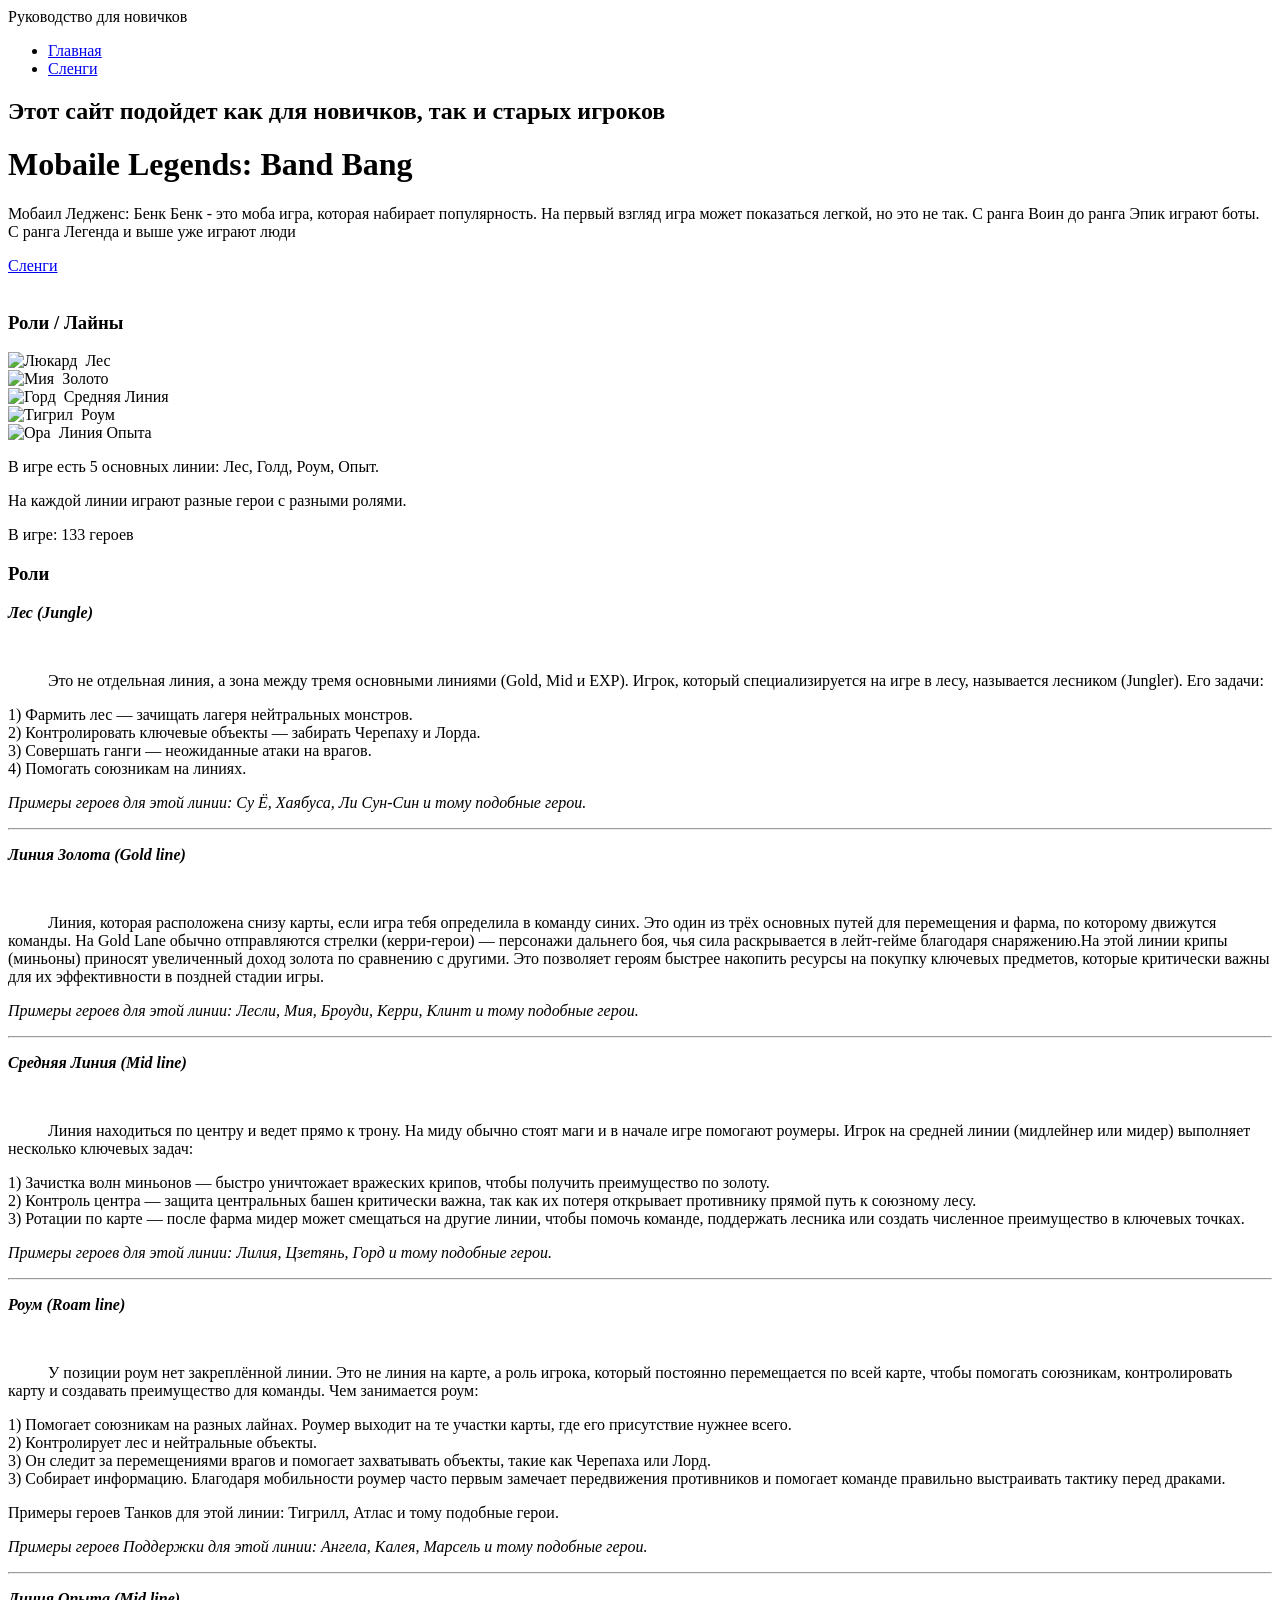
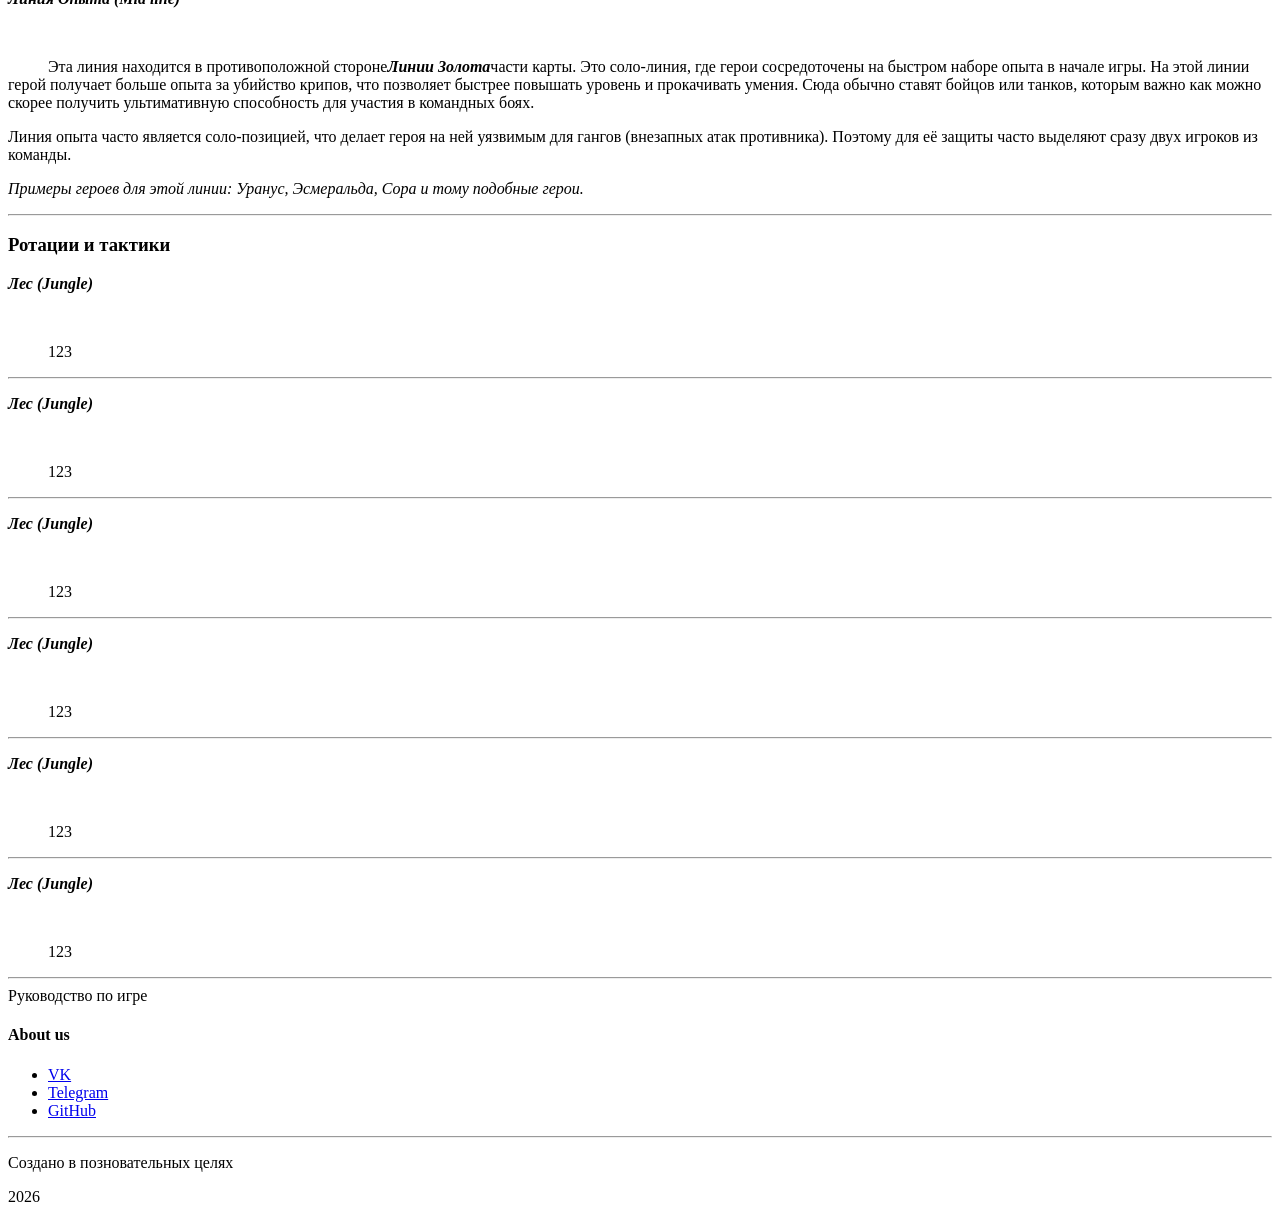
==== index.html @ 7d3292a8 "Add files via upload" ====
<!DOCTYPE html>
<html lang="ru">
<!-- Чтобы локальны сервер был. нужно найти в кубике Live Server
 ПКМ на этот файл (open with Live Server ) -->

<head>
    <meta charset="UTF-8">
    <meta name="viewport" content="width=device-width, initial-scale=1.0">
    <title>Руководство</title>
    <link rel="stylesheet" href="css/main.css">
    
</head>




<body>

    <!-- задний фон. градиент  от сюда  щапка и до подвала-->
    <div class="wrapee">


        <!-- шапка -->
        <header class="container">
            <span class="logo">Руководство для новичков</span>
            <nav>
                <ul>
                    <li class="active"><a href="/">Главная</a></li>
                    <li><a href="sleng.html">Сленги</a></li>
                </ul>
            </nav>
        </header>



        </header>
        <!-- блок с текстом чуть ниже шапки b изображение -->
        <div class="hero container">

            <div class="hero--info">

                <h2>Этот сайт подойдет
                    как для новичков, так и старых игроков</h2>

                <h1>Mobaile Legends: Band Bang</h1>


                <p>Мобаил Ледженс: Бенк Бенк - это моба игра, которая набирает популярность.
                    На первый взгляд игра может показаться легкой, но это не так. С ранга Воин до
                    ранга Эпик играют боты. С ранга Легенда и выше уже играют люди</p>

                <a href="sleng.html" class="btn">Сленги</a>

            </div>

            <img src="img/logoMLBB.png" alt="">
        </div>




        <!-- Роли млбб -->
        <div class="container trending">


            <h3>Роли / Лайны</h3>

            <div class="games">
                <div class="block">
                    <img src="/img/heroes/lucard.webp" alt="Люкард">
                    <span><img src="/img/icn_role/line_forest.png" alt=""> Лес</span>
                </div>

                <div class="block">
                    <img src="/img/heroes/mia.webp" alt="Мия">
                    <span><img src="/img/icn_role/line_gold.png" alt=""> Золото</span>
                </div>

                <div class="block">
                    <img src="/img/heroes/gord.webp" alt="Горд">
                    <span><img src="/img/icn_role/line_mid.png" alt=""> Средняя Линия</span>
                </div>

                <div class="block">
                    <img src="/img/heroes/tigril.webp" alt="Тигрил">
                    <span><img src="/img/icn_role/line_roam.png" alt=""> Роум</span>
                </div>

                <div class="block">
                    <img src="/img/heroes/ora.webp" alt="Ора">
                    <span><img src="/img/icn_role/line_exp.png" alt=""> Линия Опыта</span>
                </div>
            </div>



        </div>

        <div class="container big-text">
            <p>
                В игре есть 5 основных линии: Лес, Голд, Роум, Опыт.
            </p>
            <p>На каждой линии играют разные герои с разными ролями.</p>
            <p>В игре: 133 героев</p>


        </div>


        <!-- задний фон до сюда. цвет градиент -->
    </div>






    <!-- ======================== -->

    <div class="wrapee">
        <div class="container projects">
            <h3>Роли</h3>

            <div class="role-header">
                <p><i><b>Лес (Jungle)</b></i></p>
                <img src="img/icn_role/line_forest.png" alt="">
            </div>
            <p style="text-indent: 40px;">
                Это не отдельная линия, а зона между тремя основными линиями (Gold, Mid и EXP).
                Игрок, который специализируется на игре в лесу, называется лесником (Jungler). Его задачи:
            </p>
            <p class="tasks">
                1) Фармить лес — зачищать лагеря нейтральных монстров.<br>
                2) Контролировать ключевые объекты — забирать Черепаху и Лорда.<br>
                3) Совершать ганги — неожиданные атаки на врагов.<br>
                4) Помогать союзникам на линиях.
            </p>
            <p><i> Примеры героев для этой линии: Су Ё, Хаябуса, Ли Сун-Син и тому подобные герои. </i></p>
            <hr>



            <div class="role-header">
                <p><i><b>Линия Золота (Gold line)</b></i></p>
                <img src="img/icn_role/line_gold.png" alt="">
            </div>
            <p style="text-indent: 40px;">
                Линия, которая расположена снизу карты, если игра тебя определила в команду синих.
                Это один из трёх основных путей для перемещения и фарма, по которому движутся команды.
                На Gold Lane обычно отправляются стрелки (керри-герои) — персонажи дальнего боя, чья сила раскрывается в
                лейт-гейме благодаря снаряжению.На этой линии крипы (миньоны) приносят увеличенный доход золота по
                сравнению с другими. Это позволяет
                героям быстрее накопить ресурсы на покупку
                ключевых предметов, которые критически важны для их эффективности в поздней стадии игры.
            </p>
            <p><i> Примеры героев для этой линии: Лесли, Мия, Броуди, Керри, Клинт и тому подобные герои. </i></p>
            <hr>


            <div class="role-header">
                <p><i><b>Средняя Линия (Mid line)</b></i></p>
                <img src="img/icn_role/line_mid.png" alt="">
            </div>
            <p style="text-indent: 40px;">
                Линия находиться по центру и ведет прямо к трону. На миду обычно стоят маги и в начале игре помогают
                роумеры.
                Игрок на средней линии (мидлейнер или мидер) выполняет несколько ключевых задач:
            </p>
            <p class="tasks">
                1) Зачистка волн миньонов — быстро уничтожает вражеских крипов, чтобы получить преимущество по золоту.
                <br>
                2) Контроль центра — защита центральных башен критически важна, так как их потеря открывает противнику
                прямой путь к союзному лесу.<br>
                3) Ротации по карте — после фарма мидер может смещаться на другие линии, чтобы помочь команде,
                поддержать лесника или создать численное преимущество в ключевых точках.<br>
            </p>
            <p><i> Примеры героев для этой линии: Лилия, Цзетянь, Горд и тому подобные герои. </i></p>
            <hr>


            <div class="role-header">
                <p><i><b>Роум (Roam line)</b></i></p>
                <img src="img/icn_role/line_roam.png" alt="">
            </div>
            <p style="text-indent: 40px;">У позиции роум нет закреплённой линии.
                Это не линия на карте, а роль игрока, который постоянно перемещается по всей карте,
                чтобы помогать союзникам, контролировать карту и создавать преимущество для команды. Чем занимается
                роум:
            </p>
            <p class="tasks">
                1) Помогает союзникам на разных лайнах. Роумер выходит на те участки карты,
                где его присутствие нужнее всего. <br>
                2) Контролирует лес и нейтральные объекты. <br>
                3) Он следит за перемещениями врагов и помогает захватывать объекты, такие как Черепаха или Лорд. <br>
                3) Собирает информацию. Благодаря мобильности роумер часто первым замечает передвижения противников и
                помогает
                команде правильно выстраивать тактику перед драками. <br>
            </p>
            <p> Примеры героев Танков для этой линии: Тигрилл, Атлас и тому подобные герои.</p>
            <p><i> Примеры героев Поддержки для этой линии: Ангела, Калея, Марсель и тому подобные герои. </i></p>
            <hr>


            <div class="role-header">
                <p><i><b>Линия Опыта (Mid line)</b></i></p>
                <img src="img/icn_role/line_exp.png" alt="">
            </div>
            <p style="text-indent: 40px;">
                Эта линия находится в противоположной стороне<b><i>Линии Золота</i></b>части карты. Это соло-линия, где
                герои сосредоточены на быстром наборе опыта в начале игры.
                На этой линии герой получает больше опыта за убийство крипов, что позволяет быстрее повышать уровень и
                прокачивать умения.
                Сюда обычно ставят бойцов или танков, которым важно как можно скорее получить ультимативную способность
                для участия в командных боях.

            </p>
            <p>Линия опыта часто является соло-позицией, что делает героя на ней уязвимым для гангов (внезапных атак
                противника).
                Поэтому для её защиты часто выделяют сразу двух игроков из команды.</p>
            <p><i> Примеры героев для этой линии: Уранус, Эсмеральда, Сора и тому подобные герои.</i></p>
            <hr>







        </div>
    </div>


    <div class="wrapee">
        <div class="container projects">
            <h3>Ротации и тактики</h3>

            <div class="role-header">
                <p><i><b>Лес (Jungle)</b></i></p>
                <img src="img/icn_role/line_forest.png" alt="">
            </div>


            <p style="text-indent: 40px;">123
            </p>
            <hr>

            <div class="role-header">
                <p><i><b>Лес (Jungle)</b></i></p>
                <img src="img/icn_role/line_forest.png" alt="">
            </div>


            <p style="text-indent: 40px;">123
            </p>
            <hr>

            <div class="role-header">
                <p><i><b>Лес (Jungle)</b></i></p>
                <img src="img/icn_role/line_gold.png" alt="">
            </div>


            <p style="text-indent: 40px;">123
            </p>
            <hr>

            <div class="role-header">
                <p><i><b>Лес (Jungle)</b></i></p>
                <img src="img/icn_role/line_mid.png" alt="">
            </div>


            <p style="text-indent: 40px;">123
            </p>
            <hr>

            <div class="role-header">
                <p><i><b>Лес (Jungle)</b></i></p>
                <img src="img/icn_role/line_roam.png" alt="">
            </div>


            <p style="text-indent: 40px;">123
            </p>
            <hr>

            <div class="role-header">
                <p><i><b>Лес (Jungle)</b></i></p>
                <img src="img/icn_role/line_exp.png" alt="">
            </div>


            <p style="text-indent: 40px;">123
            </p>
            <hr>







        </div>
    </div>























    <footer>
        <div class="blocks container">
            <div>
                <span class="logo">Руководство по игре</span>
                <img src="img/logoMLBB.png" alt="">
            </div>

            <div>
                <h4>About us</h4>
                <ul>
                    <li><a href="https://vk.com/id_rilam73" target="_blank"> VK </a></li>
                    <li><a href="https://t.me/rimal_l" target="_blank"> Telegram </a></li>
                    <li><a href="https://github.com/Narimio" target="_blank"> GitHub </a> </li>
                </ul>
            </div>





        </div>

        <hr>
        <p> Создано в позновательных целях </p>
        <p>2026</p>

    </footer>














</body>

</html>
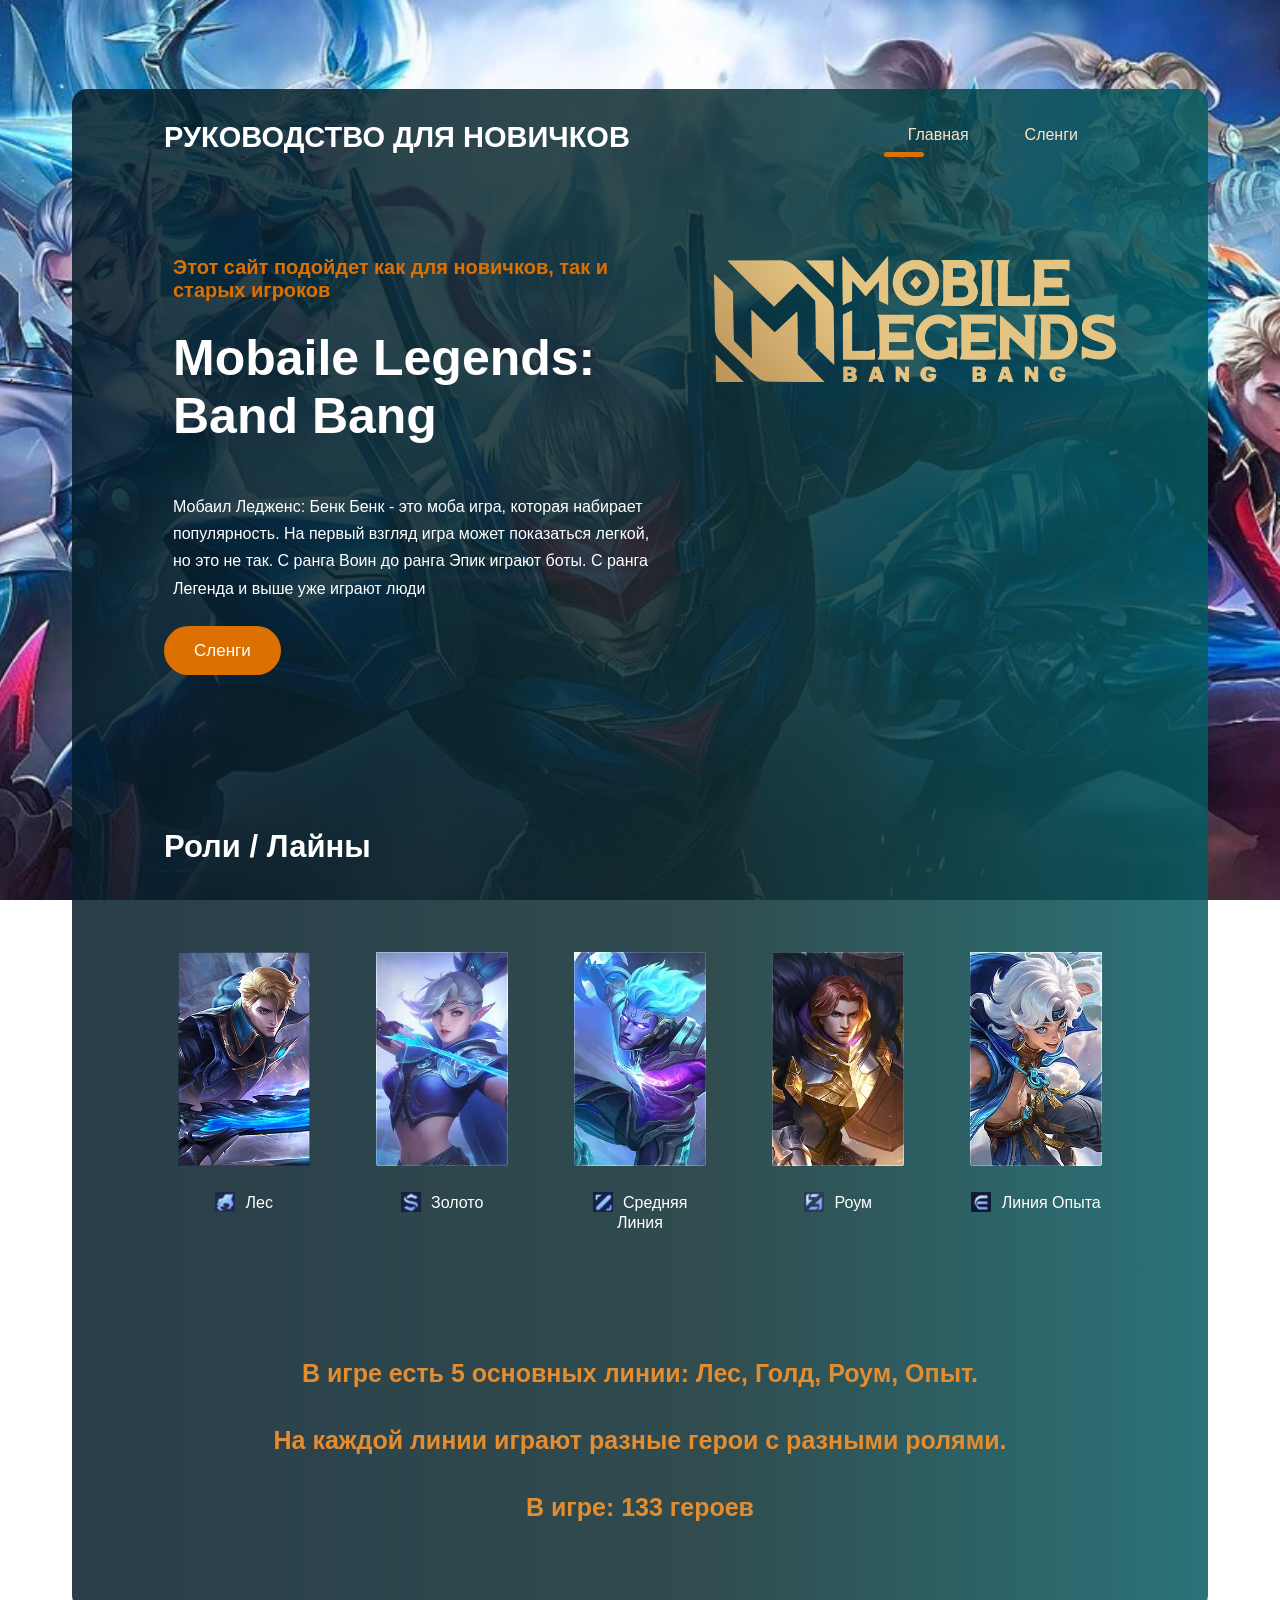
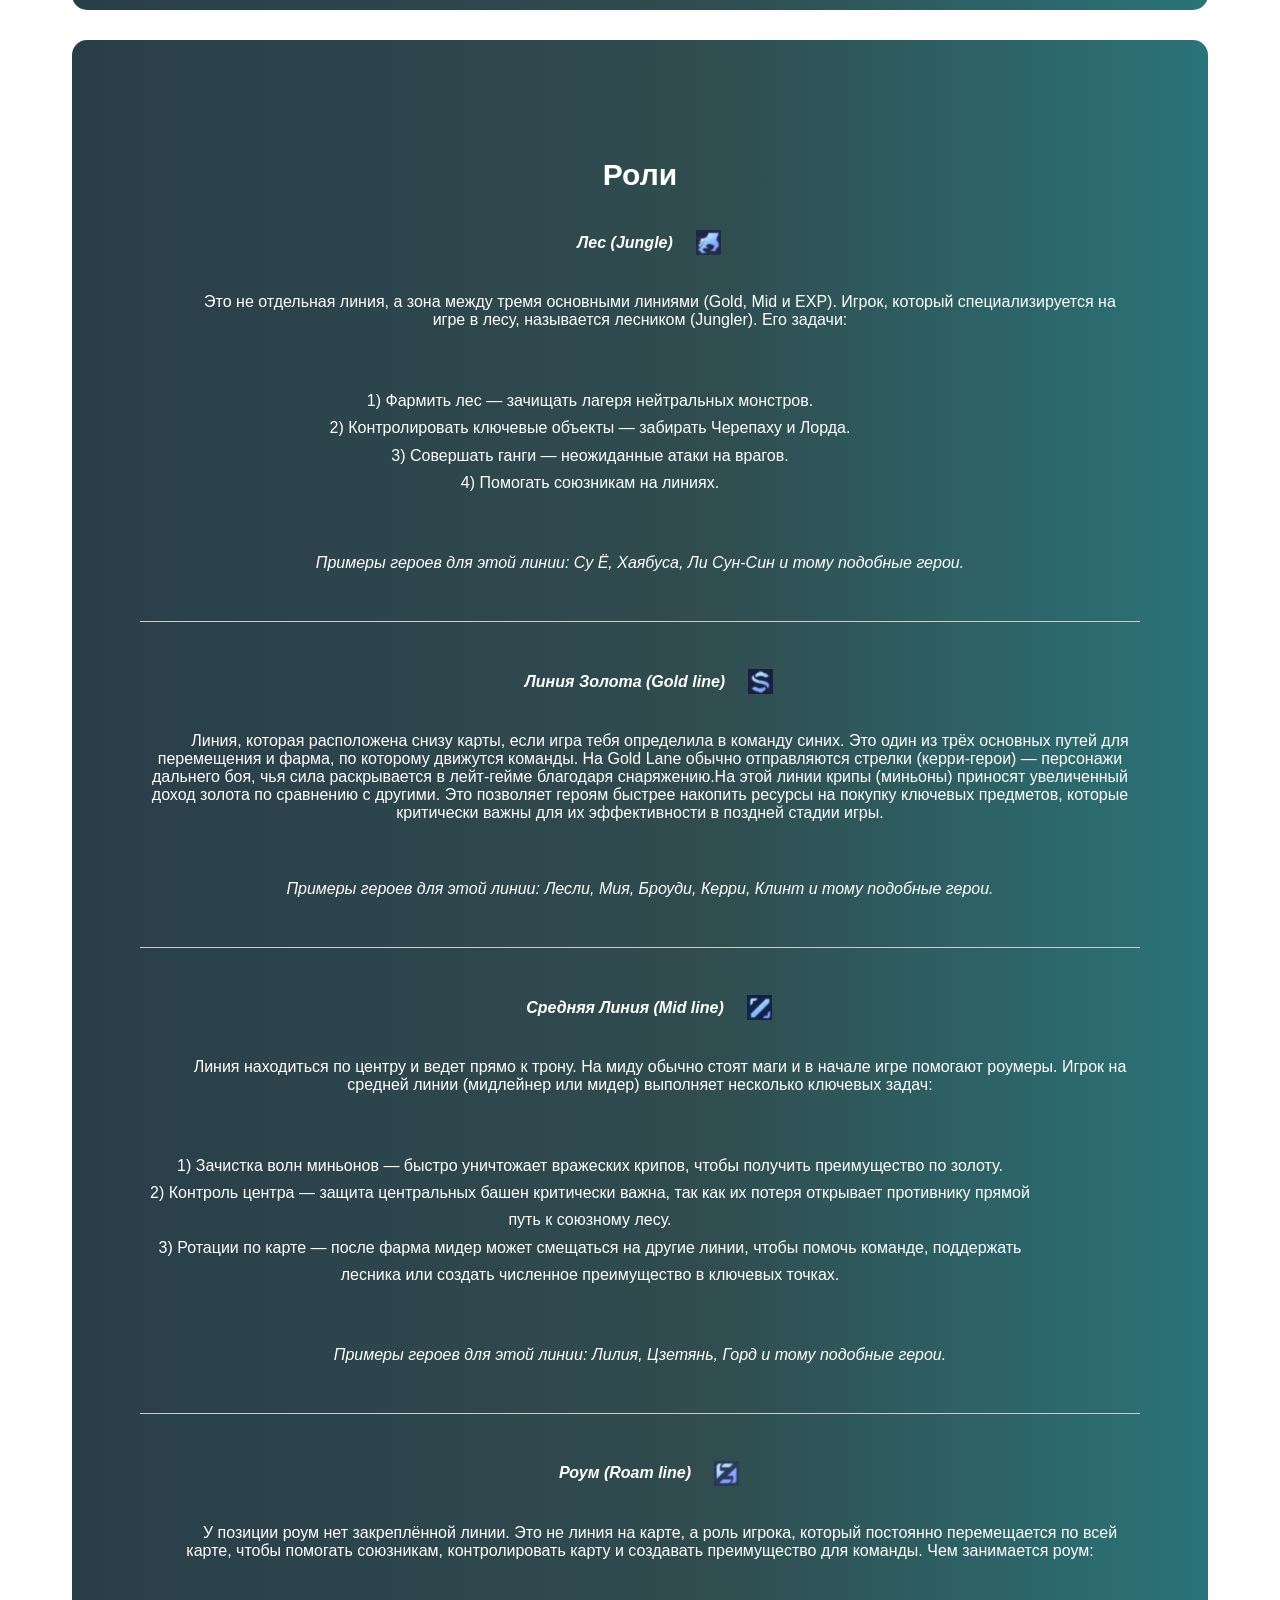
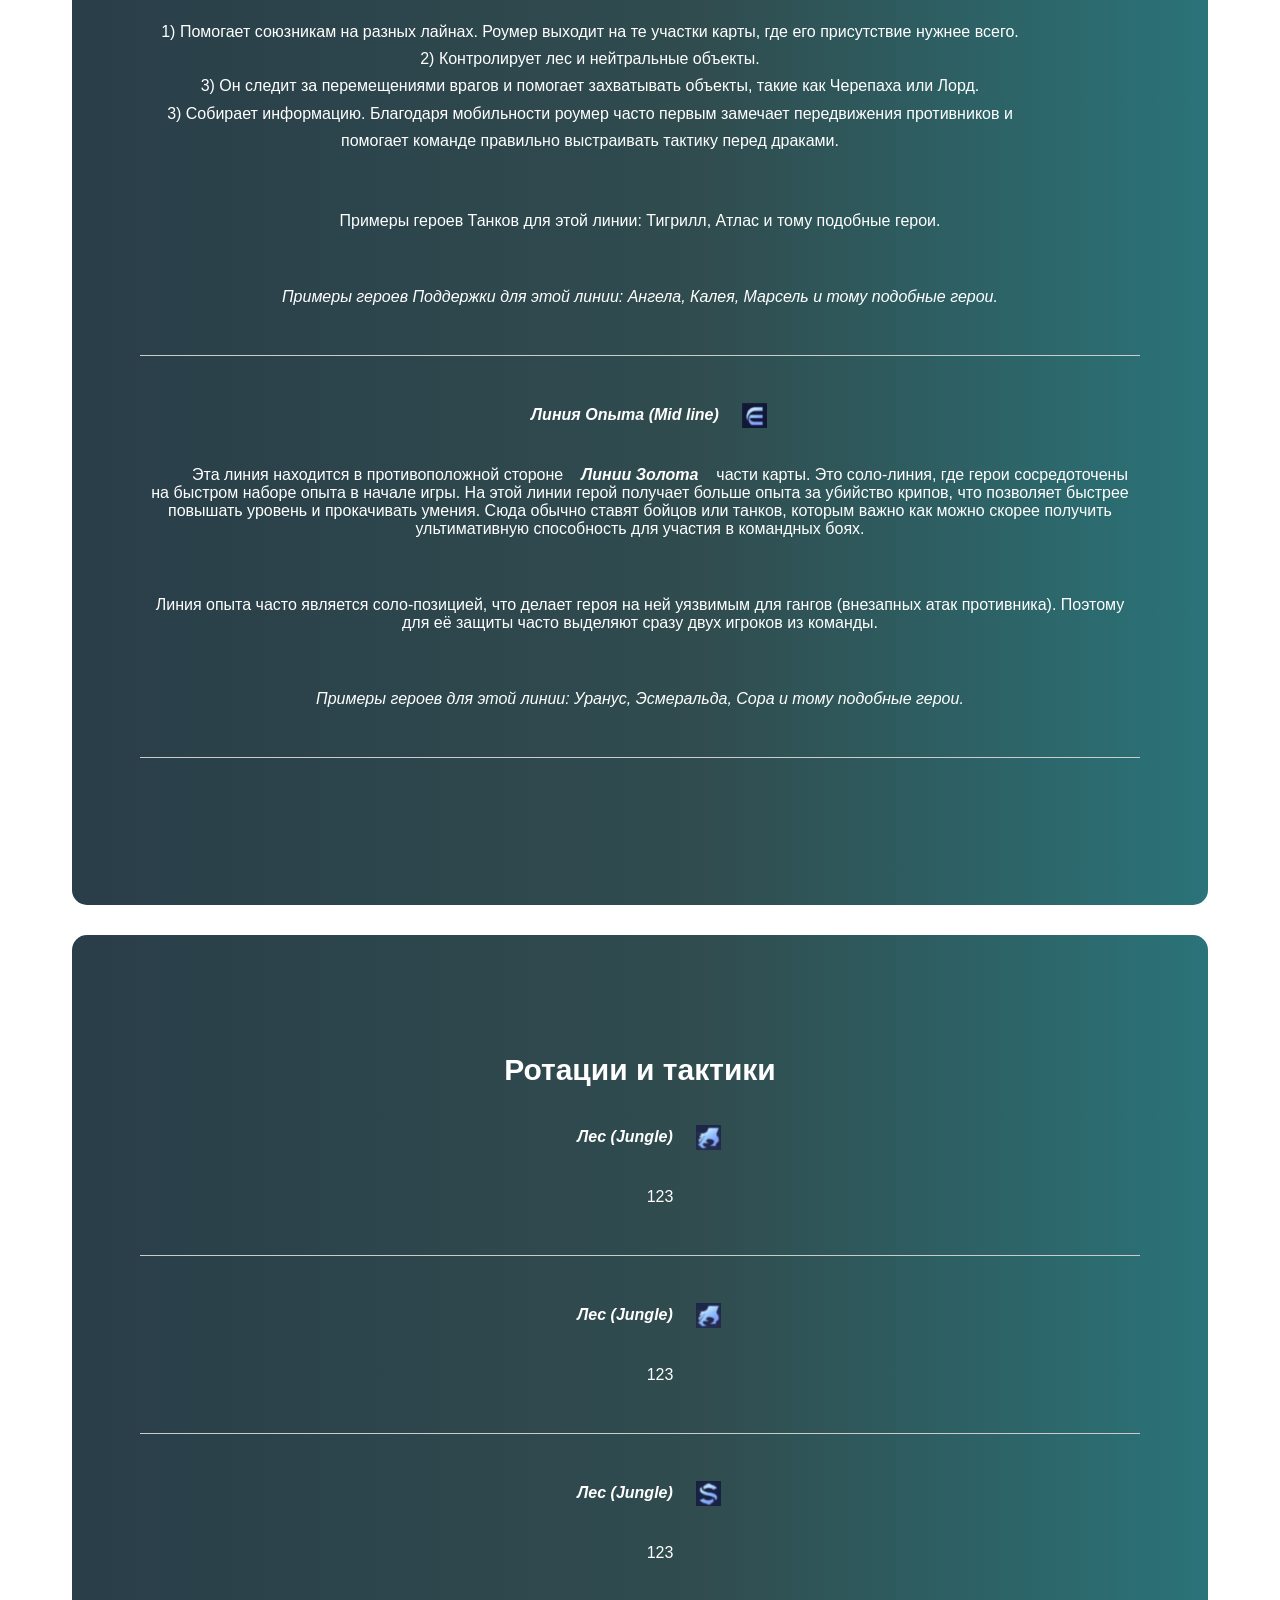
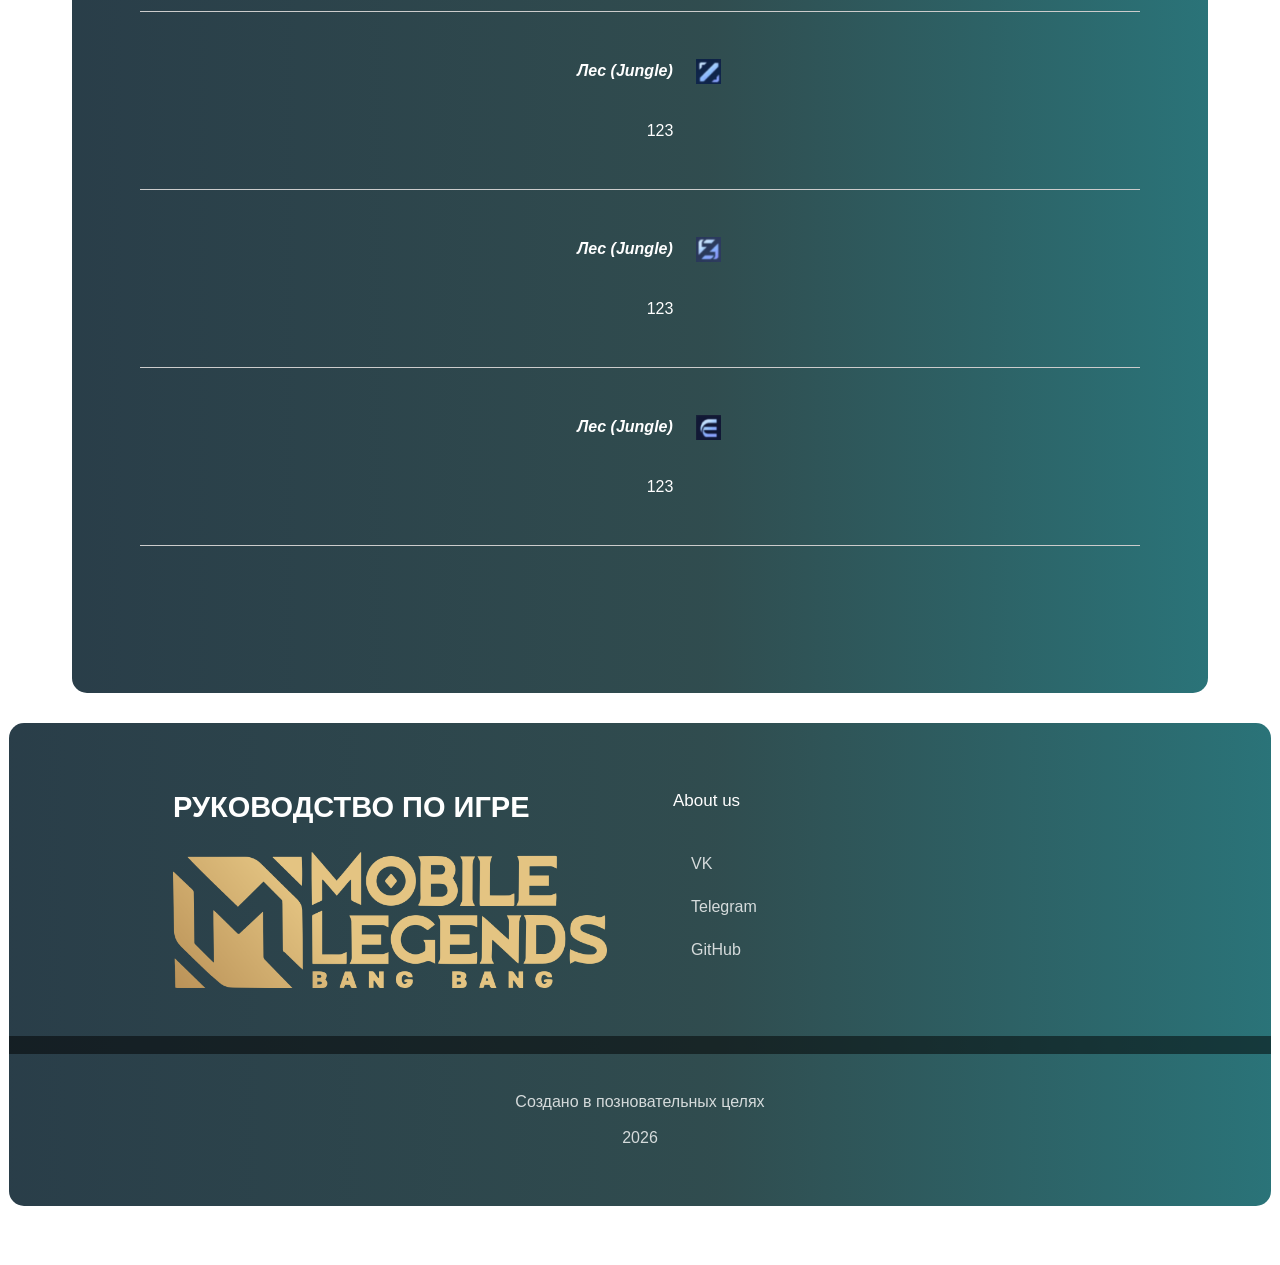
==== commit ce5e4c5f: "Update index.html" ====
--- a/index.html
+++ b/index.html
@@ -67,27 +67,27 @@
 
             <div class="games">
                 <div class="block">
-                    <img src="/img/heroes/lucard.webp" alt="Люкард">
+                    <img src="img/heroes/lucard.webp" alt="Люкард">
                     <span><img src="/img/icn_role/line_forest.png" alt=""> Лес</span>
                 </div>
 
                 <div class="block">
-                    <img src="/img/heroes/mia.webp" alt="Мия">
+                    <img src="img/heroes/mia.webp" alt="Мия">
                     <span><img src="/img/icn_role/line_gold.png" alt=""> Золото</span>
                 </div>
 
                 <div class="block">
-                    <img src="/img/heroes/gord.webp" alt="Горд">
+                    <img src="img/heroes/gord.webp" alt="Горд">
                     <span><img src="/img/icn_role/line_mid.png" alt=""> Средняя Линия</span>
                 </div>
 
                 <div class="block">
-                    <img src="/img/heroes/tigril.webp" alt="Тигрил">
+                    <img src="img/heroes/tigril.webp" alt="Тигрил">
                     <span><img src="/img/icn_role/line_roam.png" alt=""> Роум</span>
                 </div>
 
                 <div class="block">
-                    <img src="/img/heroes/ora.webp" alt="Ора">
+                    <img src="img/heroes/ora.webp" alt="Ора">
                     <span><img src="/img/icn_role/line_exp.png" alt=""> Линия Опыта</span>
                 </div>
             </div>
@@ -368,4 +368,4 @@
 
 </body>
 
-</html>+</html>
--- a/css/main.css
+++ b/css/main.css
@@ -0,0 +1,609 @@
+@import url('https://fonts.googleapis.com/css2?family=Poppins:ital,wght@0,100;0,200;0,300;0,400;0,500;0,600;0,700;0,800;0,900;1,100;1,200;1,300;1,400;1,500;1,600;1,700;1,800;1,900&display=swap');
+
+/* ============ База ============ */
+* {
+    margin: 0;
+    padding: 9px;
+    box-sizing: border-box;
+}
+
+body {
+    font-family: Arial, sans-serif;
+    color: #fff;
+
+    background-image: url('../img/FON1.webp');
+    background-position: top center;
+    background-repeat: no-repeat;
+    background-size: cover;
+    background-attachment: fixed;
+
+    padding: 50px 0;
+    /* небольшой отступ сверху и снизу */
+    min-height: 100vh;
+}
+
+a {
+    text-decoration: none;
+    color: inherit;
+}
+
+img {
+    max-width: 100%;
+    /* картинки не вылезают за контейнер */
+    height: auto;
+    display: block;
+}
+
+/* ============ Обёртка с градиентом ============ */
+.wrapee {
+    background: linear-gradient(90deg,
+            rgba(4, 28, 41, 0.85) 0%,
+            rgba(12, 45, 48, 0.85) 56%,
+            rgba(5, 91, 97, 0.85) 100%);
+
+    /* ПРЯМОУГОЛЬНИК: ограничиваем ширину и центрируем */
+    width: 90%;
+    /* было 100% — теперь по бокам поля */
+    max-width: 1400px;
+    /* на больших экранах не растягивается */
+    margin: 30px auto;
+    /* 30px сверху/снизу + центрирование по горизонтали */
+
+    border-radius: 15px;
+    /* скруглённые углы — красивее */
+    overflow: hidden;
+    /* чтобы дети не вылезали за радиус */
+
+}
+
+.container {
+    width: 1000px;
+    max-width: 100%;
+    margin: 0 auto;
+    padding: 0 15px;
+    /* чтобы на узких экранах не прилипало */
+}
+
+
+
+/* ============ Шапка ============ */
+header {
+    padding: 50px 0;
+    display: flex;
+    align-items: center;
+    justify-content: space-between;
+}
+
+header .logo {
+    text-transform: uppercase;
+    font-size: 29px;
+    font-weight: 800;
+    /* БЫЛО 800px — ошибка */
+    color: #ffffff;
+}
+
+header nav {
+    padding: 10px 20px;
+}
+
+header nav ul {
+    list-style: none;
+    display: flex;
+    gap: 20px;
+    position: relative;
+    z-index: 2;
+}
+
+header nav ul li a {
+    color: bisque;
+    transition: color 300ms ease;
+}
+
+/* Ховер по обычным ссылкам */
+header nav ul li:not(.active):not(.btn) a:hover {
+    border-bottom: 5px solid #DC7000;
+}
+
+/* Активный пункт (Главная) */
+header nav ul li.active::after {
+    content: '';
+    display: block;
+    width: 40px;
+    height: 5px;
+    background: #DC7000;
+    border-radius: 10px;
+    position: relative;
+    top: 8px;
+    left: -15px;
+}
+
+/* Кнопка "Контакты" (если добавите) */
+header nav ul li.btn a {
+    background: #DC7000;
+    padding: 9px 17px;
+    border-radius: 5px;
+    transition: background 500ms ease;
+}
+
+header nav ul li.btn a:hover {
+    background: #6d0606;
+}
+
+/* ============ Hero-секция ============ */
+.hero {
+    padding-bottom: 100px;
+    position: relative;
+    z-index: 1;
+    display: flex;
+    justify-content: space-between;
+    align-items: flex-start;
+    gap: 30px;
+}
+
+.hero--info {
+    width: 530px;
+    max-width: 100%;
+    padding-top: 70px;
+}
+
+.hero--info h2 {
+    color: #DC7000;
+    font-size: 20px;
+    font-weight: 600;
+    margin-bottom: 10px;
+}
+
+.hero--info h1 {
+    font-size: 50px;
+    font-weight: 600;
+    line-height: 1.15;
+    margin-bottom: 20px;
+}
+
+.hero--info p {
+    font-weight: 500;
+    line-height: 170%;
+    margin: 30px 0;
+}
+
+/* Кнопка */
+.hero--info .btn {
+    background: #DC7000;
+    color: #ffffff;
+    border-radius: 50px;
+    padding: 15px 30px;
+    border: 0;
+    font-size: 17px;
+    font-family: inherit;
+    cursor: pointer;
+    transition: all 500ms ease;
+    /* БЫЛО transform — ошибка */
+}
+
+.hero--info .btn:hover {
+    transform: scale(1.1);
+    background: #b85f00;
+}
+
+/* Картинка героя */
+.hero>img {
+    width: 45%;
+    max-width: 420px;
+    height: auto;
+    margin-top: 70px;
+}
+
+/* ============ Роли / Лайны ============ */
+.trending {
+    padding-top: 50px;
+}
+
+.trending h3 {
+    font-weight: 600;
+    font-size: 31px;
+    margin-bottom: 10px;
+}
+
+.trending .games {
+    display: flex;
+    justify-content: space-between;
+    flex-wrap: wrap;
+    width: 100%;
+    padding: 50px 0;
+    gap: 20px;
+}
+
+.trending .games .block {
+    width: calc(20% - 16px);
+    text-align: center;
+}
+
+.trending .games .block>img {
+    margin: 0 auto 10px;
+    max-width: 150px;
+    width: 100%;
+    /* чтобы картинка занимала всю доступную ширину блока */
+    height: auto;
+}
+
+.trending .games span {
+    display: block;
+    text-align: center;
+    margin-top: 10px;
+    font-weight: 100;
+}
+
+.trending .games span img {
+    width: 20px;
+    height: 20px;
+    max-width: none;
+    display: inline-block;
+    vertical-align: middle;
+    position: relative;
+    top: -2px;
+    margin: 0 6px 0 0;
+    padding: 0;
+    /* перебивает глобальный padding: 9px */
+    object-fit: contain;
+    /* не искажает пропорции */
+}
+
+/* ============ Большой текст ============ */
+.big-text {
+    padding: 50px 0;
+    font-size: 25px;
+    font-weight: 600;
+    text-align: center;
+    width: 100%;
+    max-width: 800px;
+    /* БЫЛО width: 800 — ошибка */
+    margin: 0 auto;
+    color: #e48d30;
+}
+
+.big-text p {
+    margin-bottom: 20px;
+}
+
+
+
+.tasks {
+    text-align: left;
+    max-width: 900px;
+    /* было 800px */
+    margin: 20px auto;
+    line-height: 1.7;
+}
+
+/* ============ Блок Features (с фоном) ============ */
+
+
+.features {
+    background: url('/img/FON1.webp') no-repeat center center;
+    background-size: cover;
+    background-attachment: fixed;
+}
+
+.features h3,
+.features p {
+    margin-bottom: 20px;
+    text-align: center;
+    max-width: 800px;
+    margin-left: auto;
+    margin-right: auto;
+}
+
+.features h3 {
+    font-size: 30px;
+    color: #e48d30;
+}
+
+.features p {
+    font-size: 20px;
+    color: #e48d30;
+}
+
+.features .info {
+    display: flex;
+    justify-content: center;
+    flex-wrap: wrap;
+    gap: 30px;
+    margin-top: 40px;
+}
+
+.features .info .block {
+    width: 20%;
+    min-width: 140px;
+    text-align: center;
+    margin: 30px 2%;
+    cursor: pointer;
+    transition: transform 300ms ease;
+}
+
+.features .info .block:hover {
+    transform: translateY(-5px);
+}
+
+.features .info .block img {
+    margin: 0 auto 10px;
+    max-width: 140px;
+    height: auto;
+}
+
+.features .info .block p {
+    font-size: 18px;
+    color: #e48d30;
+    font-weight: 500;
+}
+
+.features .info .block .strel {
+    margin-top: 10px;
+}
+
+.features .info .block .strel img {
+    width: 50%;
+    max-width: 60px;
+    margin: 0 auto;
+}
+
+/* ============ Статистика (projects) ============ */
+.projects {
+    padding: 100px 0;
+}
+
+
+.projects hr {
+    border: none;
+    border-top: 1px solid #ccc;
+    /* Тонкая линия сверху */
+    margin: 20px 0;
+
+
+}
+
+.projects h3 {
+    font-size: 30px;
+    text-align: center;
+    margin-bottom: 20px;
+}
+
+.projects p {
+    margin: 20px 0 40px;
+    text-align: center;
+}
+
+.projects .images {
+    width: 100%;
+    display: flex;
+    justify-content: center;
+    align-items: center;
+    flex-wrap: wrap;
+    gap: 30px;
+    margin-bottom: 30px;
+}
+
+.projects .images img {
+    width: 280px;
+    max-width: 100%;
+    border-radius: 10px;
+    transition: transform 300ms ease;
+}
+
+.projects .images img:hover {
+    transform: scale(1.05);
+}
+
+
+
+/* Контейнер для заголовка + иконки */
+.role-header {
+    display: flex;
+    align-items: center;
+    justify-content: center;
+    /* Центрируем заголовок с иконкой */
+    gap: 5px;
+    /* Отступ между текстом и иконкой */
+    margin-top: 10px;
+    /* Отступ сверху для красоты */
+    margin-bottom: 15px;
+}
+
+/* Сам текст заголовка */
+.role-header p {
+    margin: 0;
+    padding: 0;
+
+    /* Контейнер для заголовка + иконки */
+    .role-header {
+        display: flex;
+        align-items: center;
+        justify-content: center;
+        /* Центрируем заголовок с иконкой */
+        gap: 10px;
+        /* Отступ между текстом и иконкой */
+        margin-top: 40px;
+        /* Отступ сверху для красоты */
+        margin-bottom: 15px;
+    }
+
+    /* Сам текст заголовка */
+    .role-header p {
+        margin: 0;
+        padding: 0;
+        white-space: nowrap;
+        /* Запрещаем тексту ломаться на две строки */
+    }
+
+    /* Иконка */
+    .role-header img {
+        width: 40px;
+        /* Размер иконки (подберите нужный) */
+        height: auto;
+        max-width: none;
+        padding: 0;
+        display: block;
+    }
+}
+
+/* Иконка */
+.role-header img {
+    width: 25px;
+    /* Размер иконки (подберите нужный) */
+    height: auto;
+    max-width: none;
+    padding: 0;
+    display: block;
+}
+
+
+
+
+
+
+
+
+
+
+
+
+/* ============ Футер ============ */
+footer {
+    /* Такой же градиент, как у .wrapee, с той же прозрачностью 0.85 */
+    background: linear-gradient(90deg,
+            rgba(4, 28, 41, 0.85) 0%,
+            rgba(12, 45, 48, 0.85) 56%,
+            rgba(5, 91, 97, 0.85) 100%);
+
+    /* Если нужно, чтобы сквозь футер была видна фоновая картинка (как у body), 
+       можно вообще убрать background или сделать его полупрозрачным. 
+       Но если футер внутри .wrapee — градиент наложится на градиент. 
+       Если футер снаружи — будет как отдельный блок с таким же стилем. */
+
+    padding: 50px 0;
+    color: #ffffff;
+    border-radius: 15px;
+    /* Скругление, как у .wrapee (если нужно) */
+    margin-top: 20px;
+    /* Отступ сверху, как у .wrapee (если нужно) */
+}
+
+footer .blocks {
+    display: flex;
+    justify-content: space-between;
+    flex-wrap: wrap;
+    gap: 30px;
+}
+
+footer .blocks>div {
+    flex: 1 1 200px;
+}
+
+footer .blocks .logo {
+    text-transform: uppercase;
+    font-size: 29px;
+    font-weight: 800;
+    display: inline-block;
+    margin-bottom: 10px;
+}
+
+footer .blocks p {
+    max-width: 300px;
+    margin: 15px 0;
+    opacity: 0.85;
+}
+
+footer .blocks h4 {
+    font-weight: 500;
+    font-size: 17px;
+    margin-bottom: 10px;
+}
+
+footer .blocks ul {
+    list-style: none;
+}
+
+footer .blocks ul li {
+    margin-top: 7px;
+    opacity: 0.8;
+    cursor: pointer;
+    transition: opacity 200ms ease, color 200ms ease;
+}
+
+footer .blocks ul li:hover {
+    opacity: 1;
+    color: #05e7e3;
+}
+
+footer hr {
+    margin: 30px 0;
+    border: 0;
+    height: 1px;
+    background: #000000;
+    opacity: 0.5;
+}
+
+footer>p {
+    text-align: center;
+    opacity: 0.8;
+}
+
+
+
+/* ============ Адаптив ============ */
+@media (max-width: 900px) {
+    header {
+        flex-direction: column;
+        gap: 20px;
+        text-align: center;
+    }
+
+    header nav ul {
+        justify-content: center;
+    }
+
+    .hero {
+        flex-direction: column;
+        text-align: center;
+        padding-bottom: 50px;
+    }
+
+    .hero--info {
+        width: 100%;
+        padding-top: 30px;
+    }
+
+    .hero>img {
+        margin: 30px auto 0;
+        width: 70%;
+    }
+
+    .trending .games .block {
+        width: calc(33.33% - 14px);
+    }
+
+    .features .info .block {
+        width: calc(33.33% - 20px);
+    }
+}
+
+@media (max-width: 600px) {
+    .hero--info h1 {
+        font-size: 32px;
+    }
+
+    .trending .games .block {
+        width: calc(50% - 10px);
+    }
+
+    .features .info .block {
+        width: calc(50% - 20px);
+    }
+
+    .big-text {
+        font-size: 20px;
+    }
+
+    footer .blocks {
+        flex-direction: column;
+    }
+}
